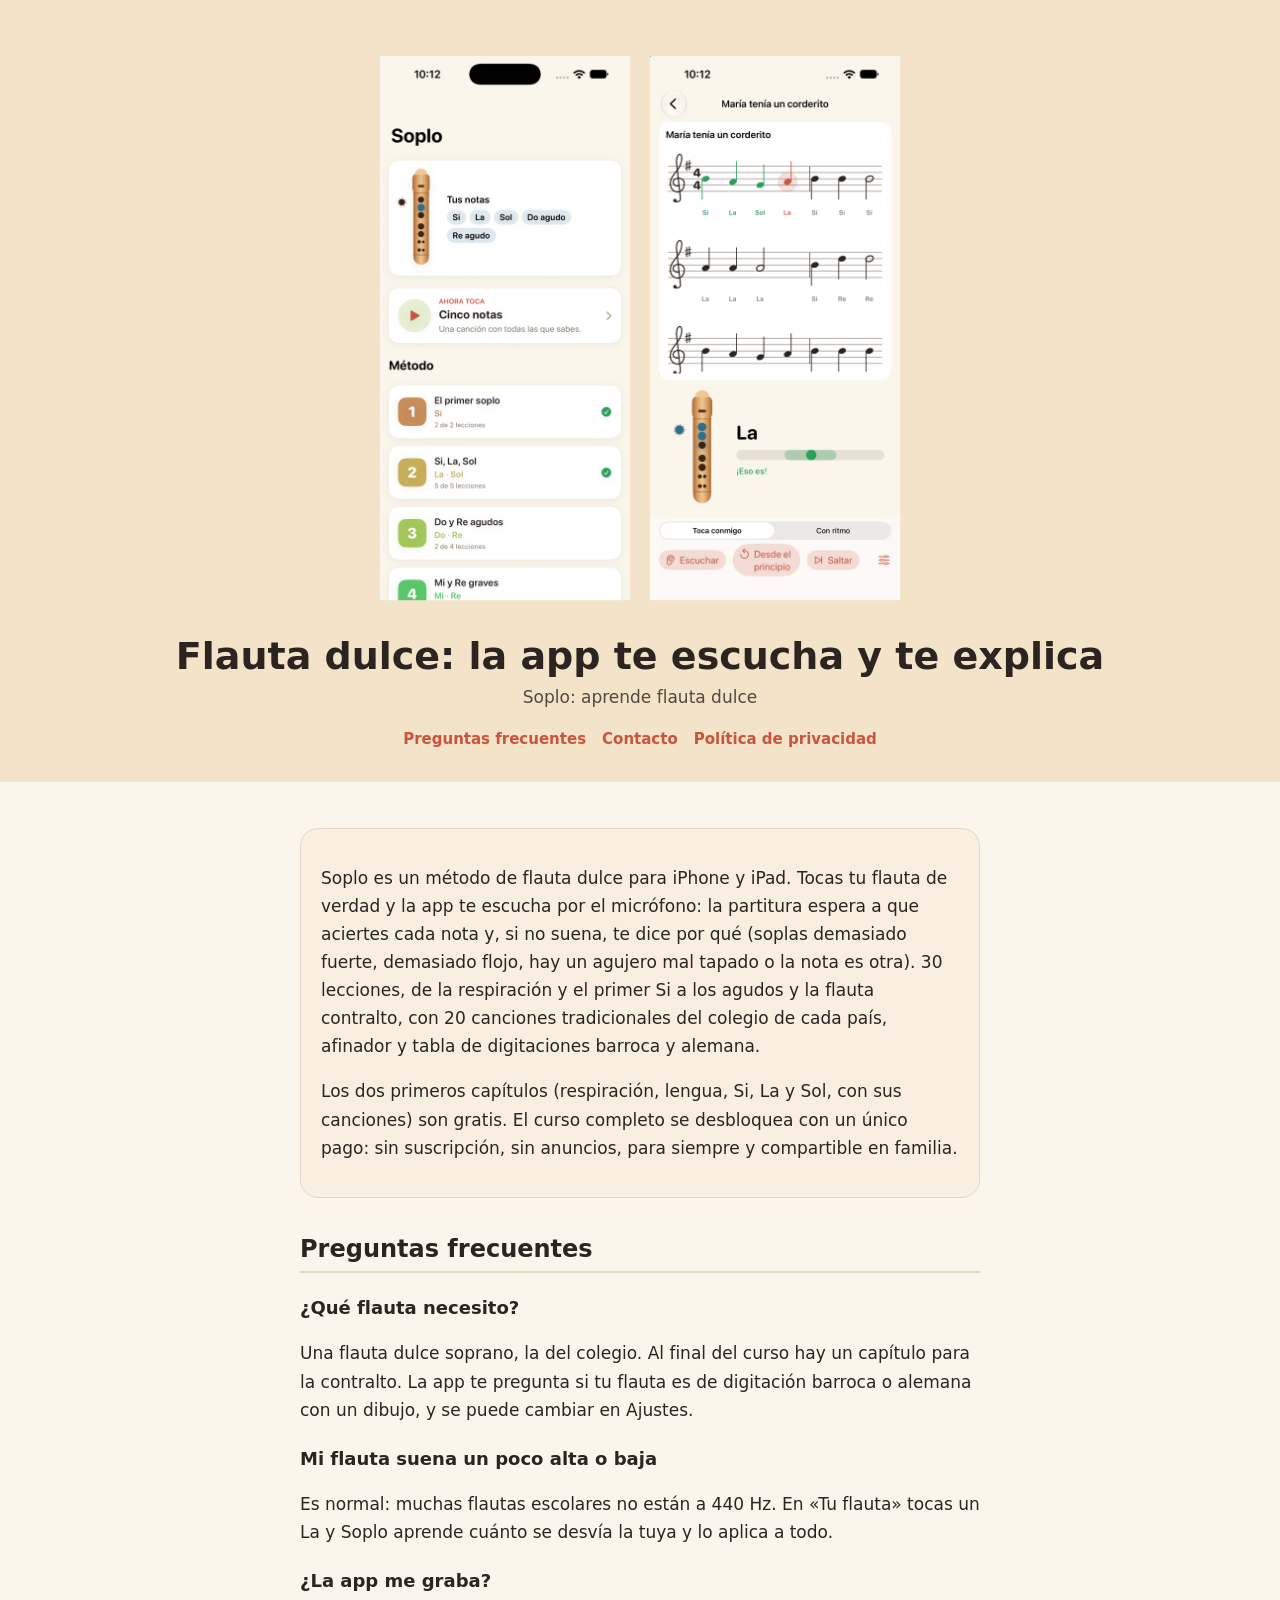
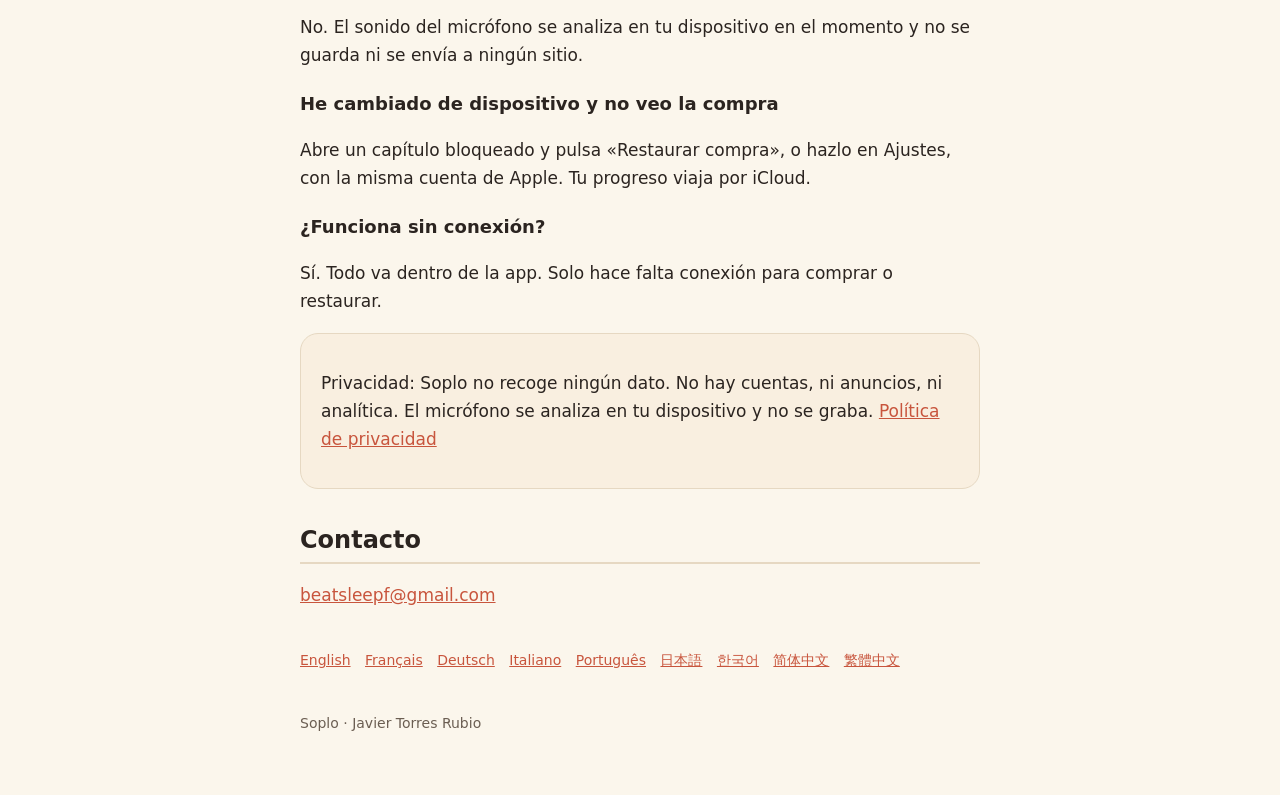
==== index.html @ ac78e438 "Web de Soplo: soporte, privacidad y diez idiomas Co-Authored-By: Claude Fable 5.2 <noreply@anthropic" ====
<!doctype html>
<html lang="es">
<head>
<meta charset="utf-8">
<meta name="viewport" content="width=device-width, initial-scale=1, viewport-fit=cover">
<title>Soplo: aprende flauta dulce · Soporte</title>
<meta name="description" content="Aprende a tocar la flauta dulce: la app te escucha, te dice por qué no suena y trae las canciones del cole.">
<link rel="canonical" href="https://javi7899.github.io/soplo-web/">
<link rel="alternate" hreflang="es" href="https://javi7899.github.io/soplo-web/">
<link rel="alternate" hreflang="en" href="https://javi7899.github.io/soplo-web/en/">
<link rel="alternate" hreflang="fr" href="https://javi7899.github.io/soplo-web/fr/">
<link rel="alternate" hreflang="de" href="https://javi7899.github.io/soplo-web/de/">
<link rel="alternate" hreflang="it" href="https://javi7899.github.io/soplo-web/it/">
<link rel="alternate" hreflang="pt" href="https://javi7899.github.io/soplo-web/pt/">
<link rel="alternate" hreflang="ja" href="https://javi7899.github.io/soplo-web/ja/">
<link rel="alternate" hreflang="ko" href="https://javi7899.github.io/soplo-web/ko/">
<link rel="alternate" hreflang="zh-Hans" href="https://javi7899.github.io/soplo-web/zh-Hans/">
<link rel="alternate" hreflang="zh-Hant" href="https://javi7899.github.io/soplo-web/zh-Hant/">
<link rel="icon" href="icon.png">
<link rel="stylesheet" href="estilo.css">
</head>
<body>
<header>
  <img src="hero.png" alt="Soplo">
  <h1>Flauta dulce: la app te escucha y te explica</h1>
  <p>Soplo: aprende flauta dulce</p>
  <nav><a href="#faq">Preguntas frecuentes</a> <a href="#contact">Contacto</a> <a href="privacidad.html">Política de privacidad</a></nav>
</header>
<main>
  <div class="card"><p>Soplo es un método de flauta dulce para iPhone y iPad. Tocas tu flauta de verdad y la app te escucha por el micrófono: la partitura espera a que aciertes cada nota y, si no suena, te dice por qué (soplas demasiado fuerte, demasiado flojo, hay un agujero mal tapado o la nota es otra). 30 lecciones, de la respiración y el primer Si a los agudos y la flauta contralto, con 20 canciones tradicionales del colegio de cada país, afinador y tabla de digitaciones barroca y alemana.</p><p>Los dos primeros capítulos (respiración, lengua, Si, La y Sol, con sus canciones) son gratis. El curso completo se desbloquea con un único pago: sin suscripción, sin anuncios, para siempre y compartible en familia.</p></div>
  <h2 id="faq">Preguntas frecuentes</h2>
<h3>¿Qué flauta necesito?</h3>
<p>Una flauta dulce soprano, la del colegio. Al final del curso hay un capítulo para la contralto. La app te pregunta si tu flauta es de digitación barroca o alemana con un dibujo, y se puede cambiar en Ajustes.</p>
<h3>Mi flauta suena un poco alta o baja</h3>
<p>Es normal: muchas flautas escolares no están a 440 Hz. En «Tu flauta» tocas un La y Soplo aprende cuánto se desvía la tuya y lo aplica a todo.</p>
<h3>¿La app me graba?</h3>
<p>No. El sonido del micrófono se analiza en tu dispositivo en el momento y no se guarda ni se envía a ningún sitio.</p>
<h3>He cambiado de dispositivo y no veo la compra</h3>
<p>Abre un capítulo bloqueado y pulsa «Restaurar compra», o hazlo en Ajustes, con la misma cuenta de Apple. Tu progreso viaja por iCloud.</p>
<h3>¿Funciona sin conexión?</h3>
<p>Sí. Todo va dentro de la app. Solo hace falta conexión para comprar o restaurar.</p>
  <div class="card"><p>Privacidad: Soplo no recoge ningún dato. No hay cuentas, ni anuncios, ni analítica. El micrófono se analiza en tu dispositivo y no se graba. <a href="privacidad.html">Política de privacidad</a></p></div>
  <h2 id="contact">Contacto</h2>
  <p><span data-correo><noscript>beatsleepf (arroba) gmail.com</noscript></span></p>
  <p class="langs"><a href="en/" hreflang="en" lang="en">English</a> <a href="fr/" hreflang="fr" lang="fr">Français</a> <a href="de/" hreflang="de" lang="de">Deutsch</a> <a href="it/" hreflang="it" lang="it">Italiano</a> <a href="pt/" hreflang="pt" lang="pt">Português</a> <a href="ja/" hreflang="ja" lang="ja">日本語</a> <a href="ko/" hreflang="ko" lang="ko">한국어</a> <a href="zh-Hans/" hreflang="zh-Hans" lang="zh-Hans">简体中文</a> <a href="zh-Hant/" hreflang="zh-Hant" lang="zh-Hant">繁體中文</a></p>
  <footer>Soplo · Javier Torres Rubio</footer>
</main>
<script src="contacto.js"></script>
</body>
</html>
---- estilo.css ----
/* Soplo: papel crema, madera de flauta y terracota. */
:root{--desk:#F3E3C8;--paper:#FBF6EC;--ink:#2B2420;--sub:#6B5E52;--rule:#E6D8C2;--gold:#C8553D}
@media (prefers-color-scheme:dark){:root{--desk:#2A221B;--paper:#1A1511;--ink:#F3EBDD;--sub:#B5A794;--rule:#3A2F25;--gold:#E7795F}}
*{box-sizing:border-box}body{margin:0;background:var(--paper);color:var(--ink);font:17px/1.65 -apple-system,"SF Pro Rounded","SF Pro Text",system-ui,sans-serif;-webkit-font-smoothing:antialiased}
header{background:var(--desk);color:var(--ink);padding:36px 20px 30px;text-align:center}
header img{max-width:min(560px,92vw);height:auto;display:block;margin:0 auto 14px;border-radius:18px}
header h1{margin:0 0 4px;font:700 clamp(26px,6vw,38px)/1.2 ui-rounded,-apple-system,system-ui,sans-serif}
header p{margin:0;opacity:.8}
nav{margin-top:16px;display:flex;flex-wrap:wrap;gap:8px 16px;justify-content:center;font-size:15px}
nav a{color:var(--gold);text-decoration:none;font-weight:600}nav a:hover{text-decoration:underline}
main{max-width:720px;margin:0 auto;padding:28px 20px 60px}
h2{font:700 24px/1.3 ui-rounded,-apple-system,system-ui,sans-serif;margin:36px 0 8px;border-bottom:2px solid var(--rule);padding-bottom:6px}
h3{font-size:18px;margin:20px 0 4px}a{color:var(--gold)}
.card{background:color-mix(in srgb,var(--desk) 35%,transparent);border:1px solid var(--rule);border-radius:18px;padding:18px 20px;margin:18px 0}
.store{display:inline-block;margin-top:8px;padding:10px 18px;border-radius:999px;background:var(--gold);color:#fff;text-decoration:none;font-weight:600}
.langs{font-size:14px;color:var(--sub);margin-top:40px}.langs a{margin-right:10px}
footer{margin-top:40px;color:var(--sub);font-size:14px}
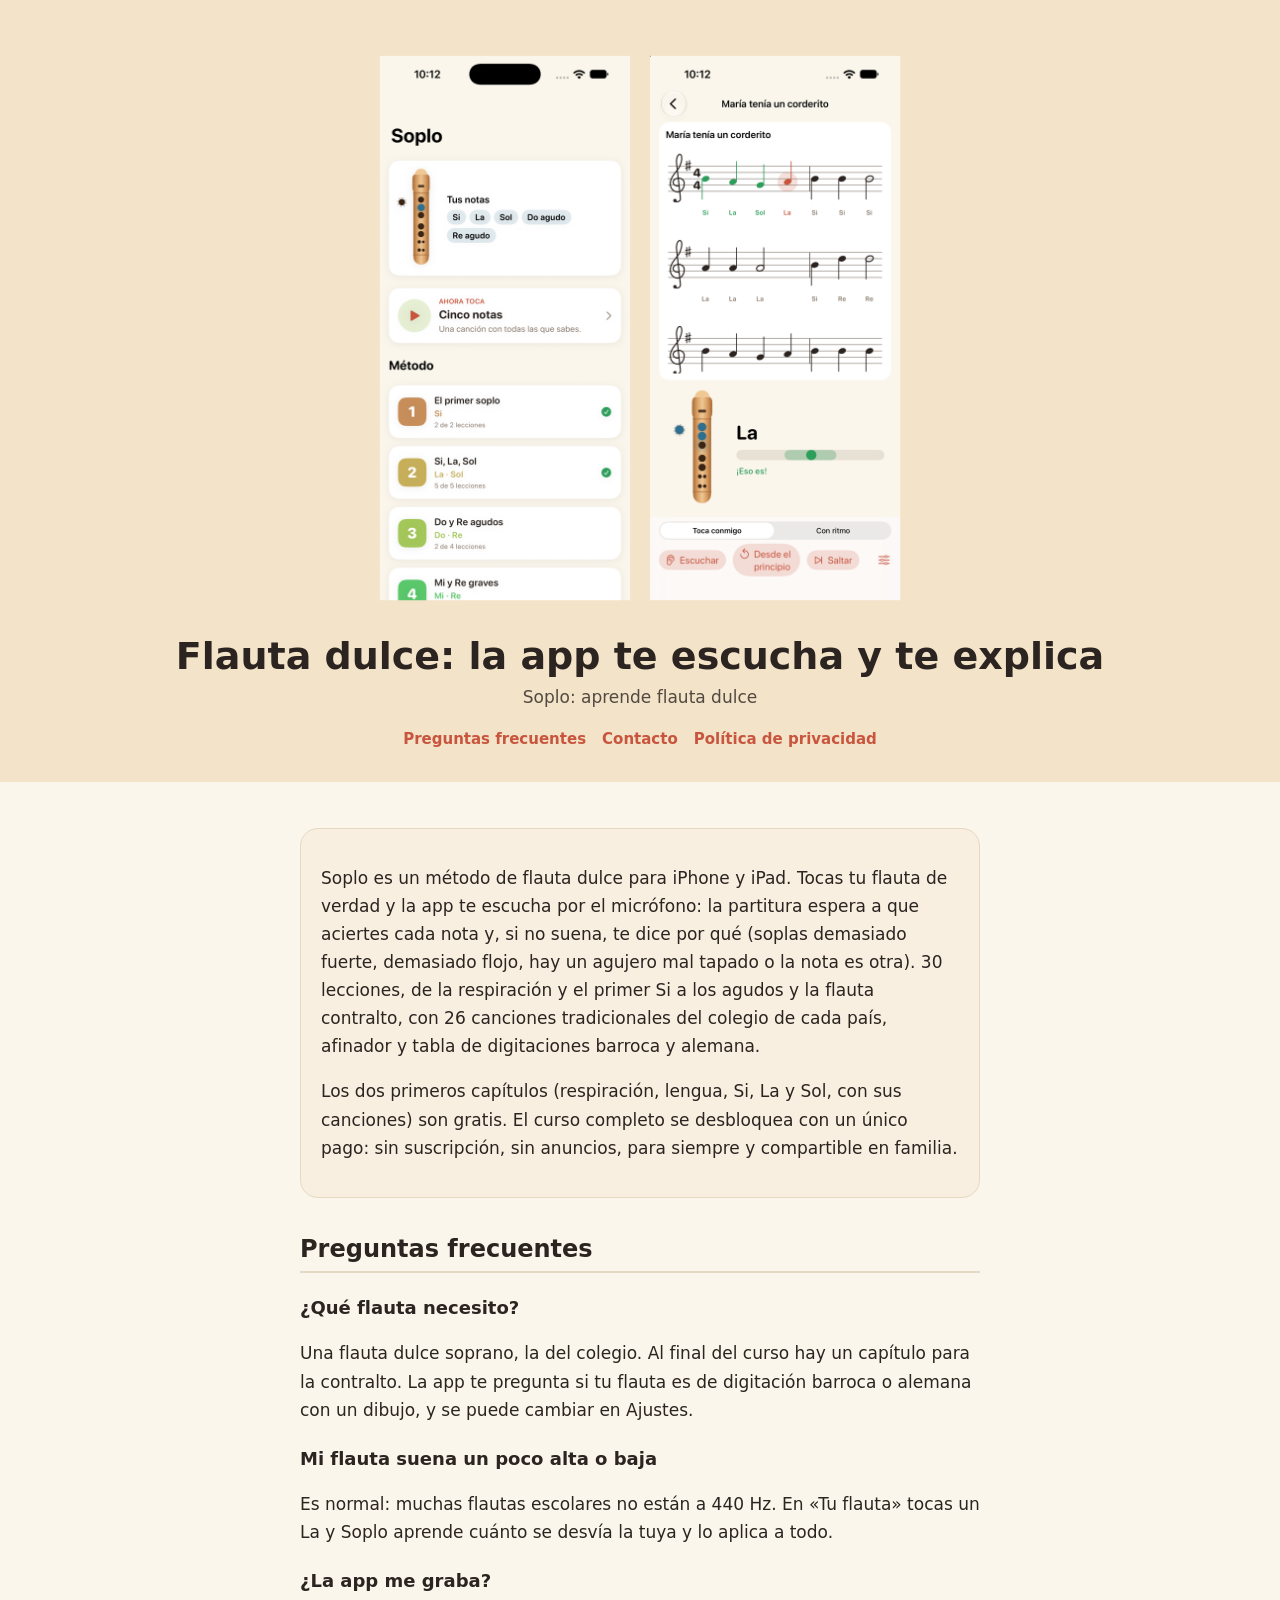
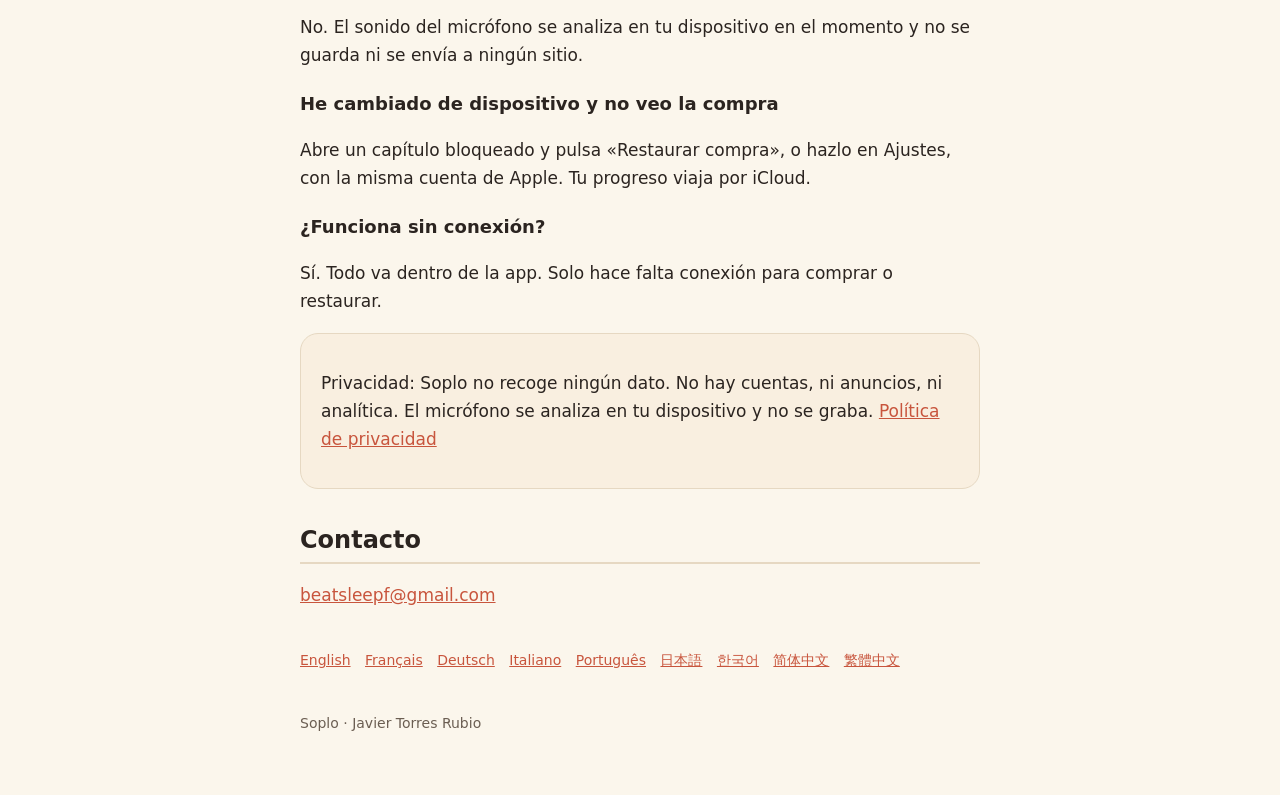
==== commit 7e4eec6f: "Soplo 1.1: 26 canciones Co-Authored-By: Claude Opus 5.5 <noreply@anthropic.com>" ====
--- a/index.html
+++ b/index.html
@@ -27,7 +27,7 @@
   <nav><a href="#faq">Preguntas frecuentes</a> <a href="#contact">Contacto</a> <a href="privacidad.html">Política de privacidad</a></nav>
 </header>
 <main>
-  <div class="card"><p>Soplo es un método de flauta dulce para iPhone y iPad. Tocas tu flauta de verdad y la app te escucha por el micrófono: la partitura espera a que aciertes cada nota y, si no suena, te dice por qué (soplas demasiado fuerte, demasiado flojo, hay un agujero mal tapado o la nota es otra). 30 lecciones, de la respiración y el primer Si a los agudos y la flauta contralto, con 20 canciones tradicionales del colegio de cada país, afinador y tabla de digitaciones barroca y alemana.</p><p>Los dos primeros capítulos (respiración, lengua, Si, La y Sol, con sus canciones) son gratis. El curso completo se desbloquea con un único pago: sin suscripción, sin anuncios, para siempre y compartible en familia.</p></div>
+  <div class="card"><p>Soplo es un método de flauta dulce para iPhone y iPad. Tocas tu flauta de verdad y la app te escucha por el micrófono: la partitura espera a que aciertes cada nota y, si no suena, te dice por qué (soplas demasiado fuerte, demasiado flojo, hay un agujero mal tapado o la nota es otra). 30 lecciones, de la respiración y el primer Si a los agudos y la flauta contralto, con 26 canciones tradicionales del colegio de cada país, afinador y tabla de digitaciones barroca y alemana.</p><p>Los dos primeros capítulos (respiración, lengua, Si, La y Sol, con sus canciones) son gratis. El curso completo se desbloquea con un único pago: sin suscripción, sin anuncios, para siempre y compartible en familia.</p></div>
   <h2 id="faq">Preguntas frecuentes</h2>
 <h3>¿Qué flauta necesito?</h3>
 <p>Una flauta dulce soprano, la del colegio. Al final del curso hay un capítulo para la contralto. La app te pregunta si tu flauta es de digitación barroca o alemana con un dibujo, y se puede cambiar en Ajustes.</p>
